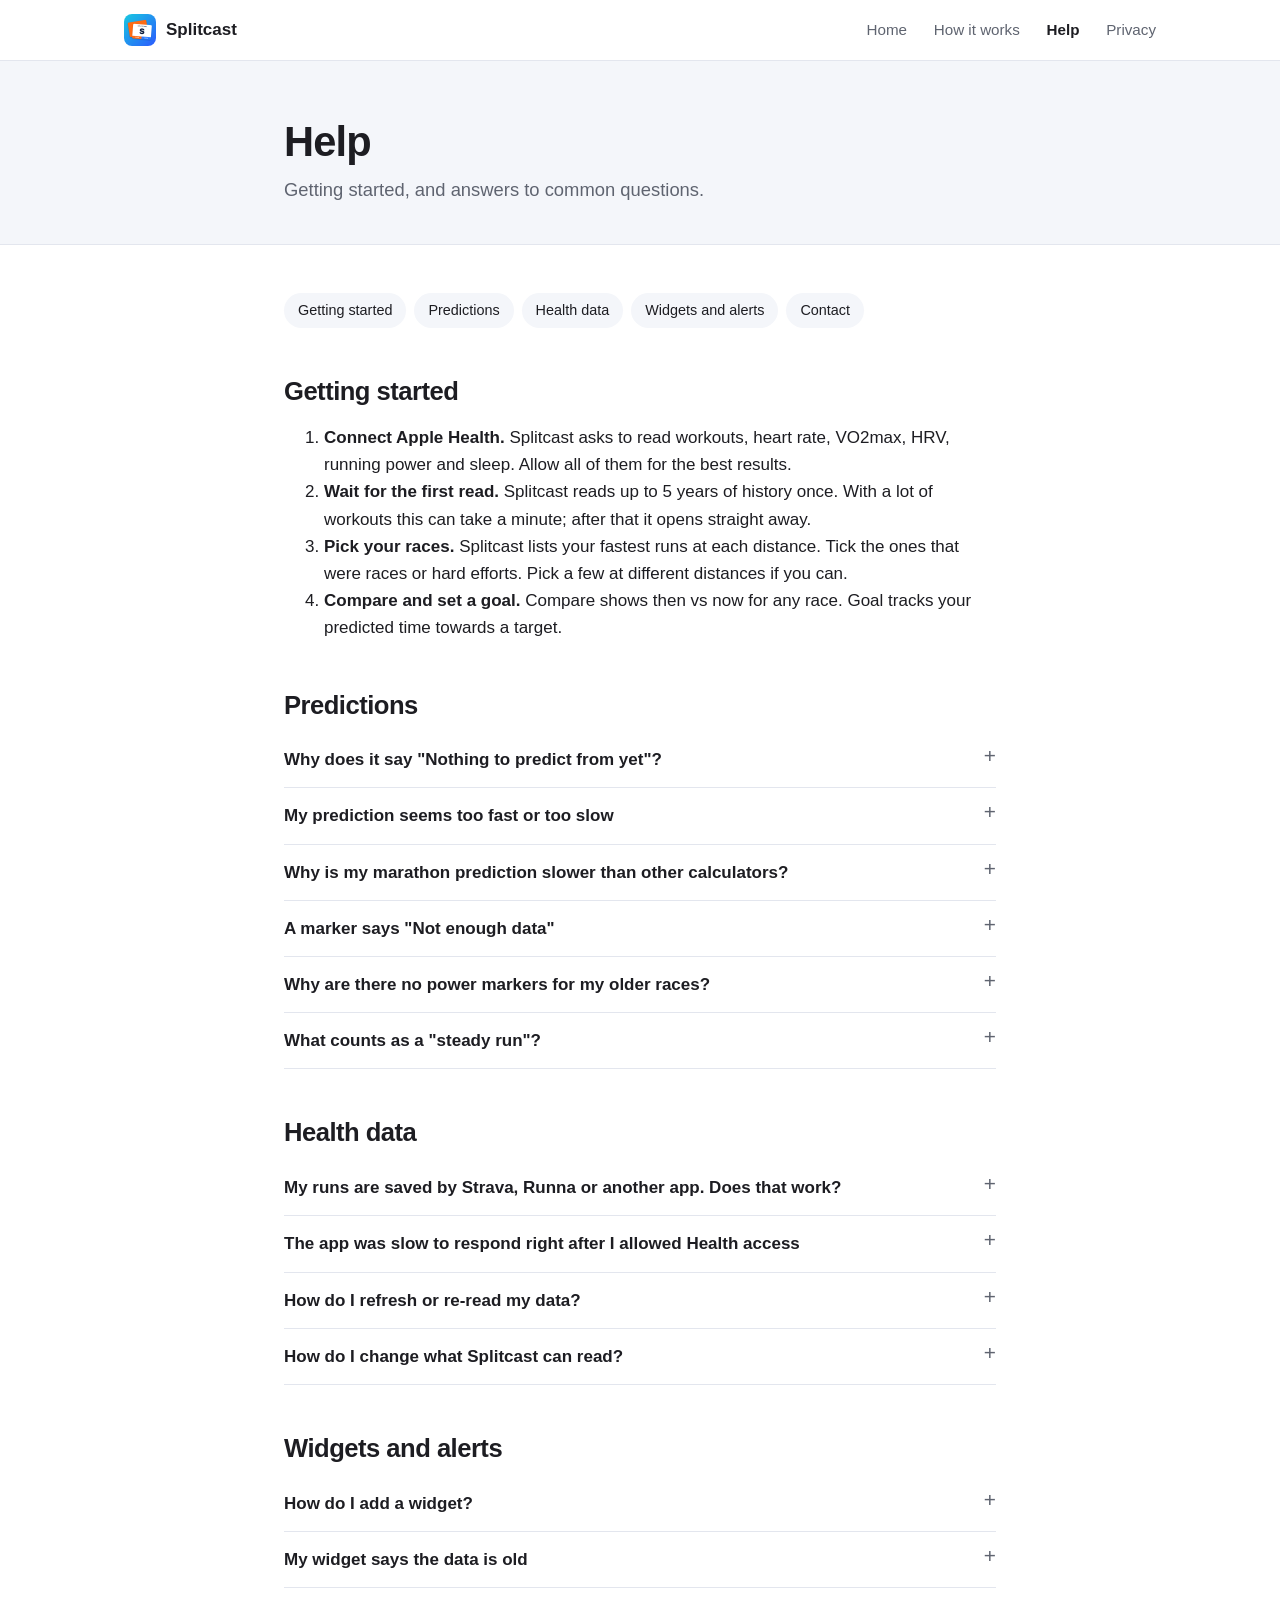
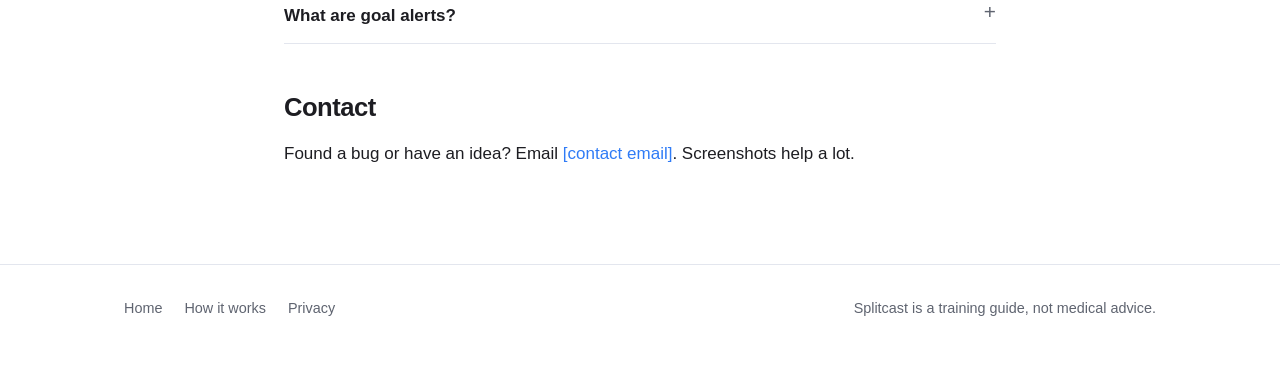
==== site/help.html @ 324211a9 "Initial commit" ====
<!doctype html>
<html lang="en-GB">
<head>
  <meta charset="utf-8">
  <meta name="viewport" content="width=device-width, initial-scale=1">
  <title>Help · Splitcast</title>
  <meta name="description" content="Getting started with Splitcast, and answers to common questions.">
  <link rel="icon" href="assets/favicon.png">
  <link rel="apple-touch-icon" href="assets/apple-touch-icon.png">
  <link rel="stylesheet" href="assets/style.css">
</head>
<body>
  <header class="site-header">
    <div class="wrap">
      <a class="brand" href="index.html"><img src="assets/icon.png" alt=""><span>Splitcast</span></a>
      <nav>
        <a href="index.html">Home</a>
        <a href="how-it-works.html">How it works</a>
        <a href="help.html" aria-current="page">Help</a>
        <a href="privacy.html">Privacy</a>
      </nav>
    </div>
  </header>

  <div class="page-head">
    <div class="wrap narrow">
      <h1>Help</h1>
      <p>Getting started, and answers to common questions.</p>
    </div>
  </div>

  <main class="doc">
    <div class="wrap narrow">
      <ul class="toc">
        <li><a href="#start">Getting started</a></li>
        <li><a href="#predictions">Predictions</a></li>
        <li><a href="#data">Health data</a></li>
        <li><a href="#widgets">Widgets and alerts</a></li>
        <li><a href="#contact">Contact</a></li>
      </ul>

      <h2 id="start">Getting started</h2>
      <ol>
        <li><strong>Connect Apple Health.</strong> Splitcast asks to read workouts, heart rate, VO2max, HRV, running power and sleep. Allow all of them for the best results.</li>
        <li><strong>Wait for the first read.</strong> Splitcast reads up to 5 years of history once. With a lot of workouts this can take a minute; after that it opens straight away.</li>
        <li><strong>Pick your races.</strong> Splitcast lists your fastest runs at each distance. Tick the ones that were races or hard efforts. Pick a few at different distances if you can.</li>
        <li><strong>Compare and set a goal.</strong> Compare shows then vs now for any race. Goal tracks your predicted time towards a target.</li>
      </ol>

      <h2 id="predictions">Predictions</h2>
      <details>
        <summary>Why does it say "Nothing to predict from yet"?</summary>
        <p>Predictions start from one real result: a race, parkrun or hard solo effort. Add one in Results, or tick one of your fast runs. Until then, Goal shows a rough estimate from your fastest mile in the last 8 weeks.</p>
      </details>
      <details>
        <summary>My prediction seems too fast or too slow</summary>
        <p>Check "How good is this?" on the Goal tab to see how accurate it has been for you. Common causes: a race on a downhill or short course (swipe it in Results to stop it being used), a hilly race used as the benchmark (predictions assume a flat course), or a marker with odd data (turn it off in Results › Prediction markers).</p>
      </details>
      <details>
        <summary>Why is my marathon prediction slower than other calculators?</summary>
        <p>Most calculators assume everyone slows down by the same amount over longer races. When you have races at two distances within a year, Splitcast uses how you actually slow down, which for most people is more than the textbook figure.</p>
      </details>
      <details>
        <summary>A marker says "Not enough data"</summary>
        <p>Each marker needs a minimum amount of data in the window: a VO2max reading from the Watch in the 3 months before, or 3+ steady outdoor runs with heart rate (and running power, for the power markers). Missing markers are left out, not counted as zero, and the prediction uses the rest.</p>
      </details>
      <details>
        <summary>Why are there no power markers for my older races?</summary>
        <p>Apple Watch running power needs a Series 6 or later with watchOS 9 or newer. Races from before you had one simply use VO2max and distance per heartbeat.</p>
      </details>
      <details>
        <summary>What counts as a "steady run"?</summary>
        <p>An outdoor run of 5 km (3.1 miles) or more at an easy to moderate effort: an average heart rate between about 67% and 86% of your maximum. Treadmill runs, short jogs and hard sessions are left out, so runs compare fairly with each other. At least 3 are needed in each window.</p>
      </details>

      <h2 id="data">Health data</h2>
      <details>
        <summary>My runs are saved by Strava, Runna or another app. Does that work?</summary>
        <p>Yes. If your Watch was recording heart rate and power during the run, Splitcast uses those samples whichever app saved the workout. Runs saved by more than one app are counted once.</p>
      </details>
      <details>
        <summary>The app was slow to respond right after I allowed Health access</summary>
        <p>Health can take a few seconds to answer the first requests after you grant access, especially with years of data. It only happens on the first read.</p>
      </details>
      <details>
        <summary>How do I refresh or re-read my data?</summary>
        <p>Splitcast keeps a copy of your Health data so it opens quickly. In Results, tap Refresh for a quick update, or "Re-read all history" after fixing old workouts in Health. The app reminds you if the copy is more than 30 days old.</p>
      </details>
      <details>
        <summary>How do I change what Splitcast can read?</summary>
        <p>In the Settings app: Health › Data Access &amp; Devices › Splitcast. Splitcast never writes to Health.</p>
      </details>

      <h2 id="widgets">Widgets and alerts</h2>
      <details>
        <summary>How do I add a widget?</summary>
        <p>Touch and hold the Home Screen or Lock Screen, tap Edit › Add Widget and choose Splitcast. Touch and hold the widget and choose Edit Widget to pick a distance, or let it follow your goal.</p>
      </details>
      <details>
        <summary>My widget says the data is old</summary>
        <p>Widgets update when Splitcast is woken after a workout is saved, if "Update in the background" is on in Results › Settings. iOS can't read Health while your phone is locked, so it catches up next time. Opening the app always refreshes them.</p>
      </details>
      <details>
        <summary>What are goal alerts?</summary>
        <p>Optional notifications when your prediction moves within 10%, 5% or 2% of your goal, or beats it. At most one a day, never for getting less fit. Turn them on in Results › Settings.</p>
      </details>

      <h2 id="contact">Contact</h2>
      <p>Found a bug or have an idea? Email <a href="mailto:[contact email]">[contact email]</a>. Screenshots help a lot.</p>
    </div>
  </main>

  <footer class="site-footer">
    <div class="wrap">
      <div>
        <a href="index.html">Home</a>
        <a href="how-it-works.html">How it works</a>
        <a href="privacy.html">Privacy</a>
      </div>
      <div>Splitcast is a training guide, not medical advice.</div>
    </div>
  </footer>
</body>
</html>
---- site/assets/style.css ----
:root {
  --cyan: #1fc2da;
  --blue: #2f7bf6;
  --indigo: #3a4fe0;
  --orange: #ff7a1a;
  --green: #1f8f40;
  --ink: #16213d;
  --text: #1d1d22;
  --muted: #5f6470;
  --bg: #ffffff;
  --panel: #f4f6fa;
  --line: #e3e6ee;
  --radius: 20px;
  --width: 1080px;
  color-scheme: light dark;
}

@media (prefers-color-scheme: dark) {
  :root {
    --text: #eef0f5;
    --muted: #a3a9b6;
    --bg: #0d1017;
    --panel: #171b25;
    --line: #262b38;
    --green: #45c46c;
  }
}

* { box-sizing: border-box; }

body {
  margin: 0;
  font: 17px/1.6 -apple-system, BlinkMacSystemFont, "SF Pro Text", "Segoe UI", Roboto, "Helvetica Neue", Arial, sans-serif;
  color: var(--text);
  background: var(--bg);
  -webkit-font-smoothing: antialiased;
}

a { color: var(--blue); text-decoration: none; }
a:hover { text-decoration: underline; }
img { max-width: 100%; height: auto; }
h1, h2, h3 { line-height: 1.2; letter-spacing: -0.02em; }
h2 { font-size: 2rem; margin: 0 0 0.5rem; }
h3 { font-size: 1.15rem; margin: 0 0 0.35rem; }

.wrap { max-width: var(--width); margin: 0 auto; padding: 0 24px; }
.narrow { max-width: 760px; }

/* Header */
.site-header {
  position: sticky; top: 0; z-index: 10;
  background: color-mix(in srgb, var(--bg) 85%, transparent);
  backdrop-filter: saturate(180%) blur(16px);
  -webkit-backdrop-filter: saturate(180%) blur(16px);
  border-bottom: 1px solid var(--line);
}
.site-header .wrap { display: flex; align-items: center; justify-content: space-between; height: 60px; }
.brand { display: flex; align-items: center; gap: 10px; font-weight: 700; color: var(--text); }
.brand img { width: 32px; height: 32px; border-radius: 8px; }
.brand:hover { text-decoration: none; }
nav a { color: var(--muted); margin-left: 22px; font-size: 0.95rem; }
nav a[aria-current="page"] { color: var(--text); font-weight: 600; }

/* Hero */
.hero {
  color: #fff;
  background: linear-gradient(135deg, var(--cyan) 0%, var(--blue) 55%, var(--indigo) 100%);
  overflow: hidden;
}
.hero .wrap { display: grid; grid-template-columns: 1.1fr 0.9fr; gap: 40px; align-items: center; padding-top: 72px; padding-bottom: 0; }
.hero-icon { width: 96px; height: 96px; border-radius: 22px; box-shadow: 0 12px 30px rgb(0 0 0 / 0.25); }
.hero h1 { font-size: clamp(2.4rem, 5vw, 3.6rem); margin: 20px 0 12px; }
.hero p.lead { font-size: 1.25rem; opacity: 0.95; max-width: 30em; margin: 0 0 28px; }
.hero-phone { align-self: end; filter: drop-shadow(0 30px 40px rgb(0 0 0 / 0.3)); margin-bottom: -140px; }
.hero-phone img { display: block; margin: 0 auto; width: 330px; }

.buttons { display: flex; flex-wrap: wrap; gap: 12px; margin-bottom: 72px; }
.button {
  display: inline-block; padding: 12px 22px; border-radius: 999px; font-weight: 600;
  background: #fff; color: var(--ink);
}
.button.ghost { background: rgb(255 255 255 / 0.18); color: #fff; }
.button:hover { text-decoration: none; filter: brightness(0.96); }
.badge {
  display: inline-block; font-size: 0.8rem; font-weight: 700; letter-spacing: 0.08em; text-transform: uppercase;
  padding: 4px 10px; border-radius: 999px; background: rgb(255 255 255 / 0.2);
}

/* Sections */
section { padding: 72px 0; }
section.alt { background: var(--panel); }
.section-intro { color: var(--muted); font-size: 1.1rem; max-width: 40em; margin: 0 0 40px; }

.features { display: grid; grid-template-columns: repeat(3, 1fr); gap: 20px; }
.feature { background: var(--panel); border-radius: var(--radius); padding: 26px; }
section.alt .feature { background: var(--bg); }
.feature p { color: var(--muted); margin: 0; }
.dot { display: inline-block; width: 12px; height: 12px; border-radius: 50%; margin-right: 8px; vertical-align: 1px; }
.dot.then { background: var(--orange); }
.dot.now { background: var(--blue); }
.dot.goal { background: #30b45a; }

.showcase { display: grid; grid-template-columns: 1fr 1fr; gap: 56px; align-items: center; }
.showcase + .showcase { margin-top: 80px; }
.showcase.flip > :first-child { order: 2; }
.showcase img { display: block; margin: 0 auto; width: 320px; filter: drop-shadow(0 20px 30px rgb(0 0 0 / 0.18)); }
.showcase ul { padding-left: 1.1em; color: var(--muted); }
.showcase li { margin: 6px 0; }

.privacy-band {
  background: var(--ink); color: #fff; border-radius: 28px; padding: 44px;
  display: grid; grid-template-columns: auto 1fr; gap: 28px; align-items: center;
}
.privacy-band .lock { font-size: 3rem; }
.privacy-band p { color: #c9cfdd; margin: 0.4rem 0 0; }
.privacy-band a { color: #9cc2ff; }

/* Docs pages */
.page-head { background: var(--panel); padding: 56px 0 40px; border-bottom: 1px solid var(--line); }
.page-head h1 { font-size: 2.6rem; margin: 0 0 8px; }
.page-head p { color: var(--muted); font-size: 1.15rem; margin: 0; }
.doc { padding: 48px 0 80px; }
.doc h2 { font-size: 1.6rem; margin: 48px 0 12px; }
.doc h2:first-child { margin-top: 0; }
.doc p, .doc li { color: var(--text); }
.doc .muted { color: var(--muted); }
.callout { background: var(--panel); border-left: 4px solid var(--blue); border-radius: 12px; padding: 16px 20px; margin: 20px 0; }
.callout.warn { border-left-color: var(--orange); }
.formula { font-family: ui-monospace, "SF Mono", Menlo, monospace; font-size: 0.95rem; background: var(--panel); border-radius: 10px; padding: 14px 18px; overflow-x: auto; }
.toc { display: flex; flex-wrap: wrap; gap: 8px; margin: 0 0 32px; padding: 0; list-style: none; }
.toc a { display: inline-block; padding: 6px 14px; border-radius: 999px; background: var(--panel); color: var(--text); font-size: 0.9rem; }

details { border-bottom: 1px solid var(--line); padding: 14px 0; }
details summary { cursor: pointer; font-weight: 600; list-style: none; display: flex; justify-content: space-between; gap: 16px; }
details summary::-webkit-details-marker { display: none; }
details summary::after { content: "+"; color: var(--muted); font-weight: 400; font-size: 1.3rem; line-height: 1; }
details[open] summary::after { content: "–"; }
details > :not(summary) { color: var(--muted); }

table { border-collapse: collapse; width: 100%; margin: 16px 0; font-size: 0.95rem; }
th, td { text-align: left; padding: 10px 12px; border-bottom: 1px solid var(--line); vertical-align: top; }
th { font-weight: 600; }

/* Footer */
.site-footer { border-top: 1px solid var(--line); padding: 32px 0 48px; color: var(--muted); font-size: 0.9rem; }
.site-footer .wrap { display: flex; flex-wrap: wrap; justify-content: space-between; gap: 16px; }
.site-footer a { color: var(--muted); margin-right: 18px; }

@media (max-width: 820px) {
  .hero .wrap, .showcase, .privacy-band { grid-template-columns: 1fr; }
  .showcase.flip > :first-child { order: 0; }
  .features { grid-template-columns: 1fr; }
  .privacy-band { padding: 28px; }
  .hero-phone img { width: 260px; }
  nav a { margin-left: 14px; }
}
@media (max-width: 520px) {
  .brand span { display: none; }
  nav a { margin-left: 12px; font-size: 0.88rem; }
}
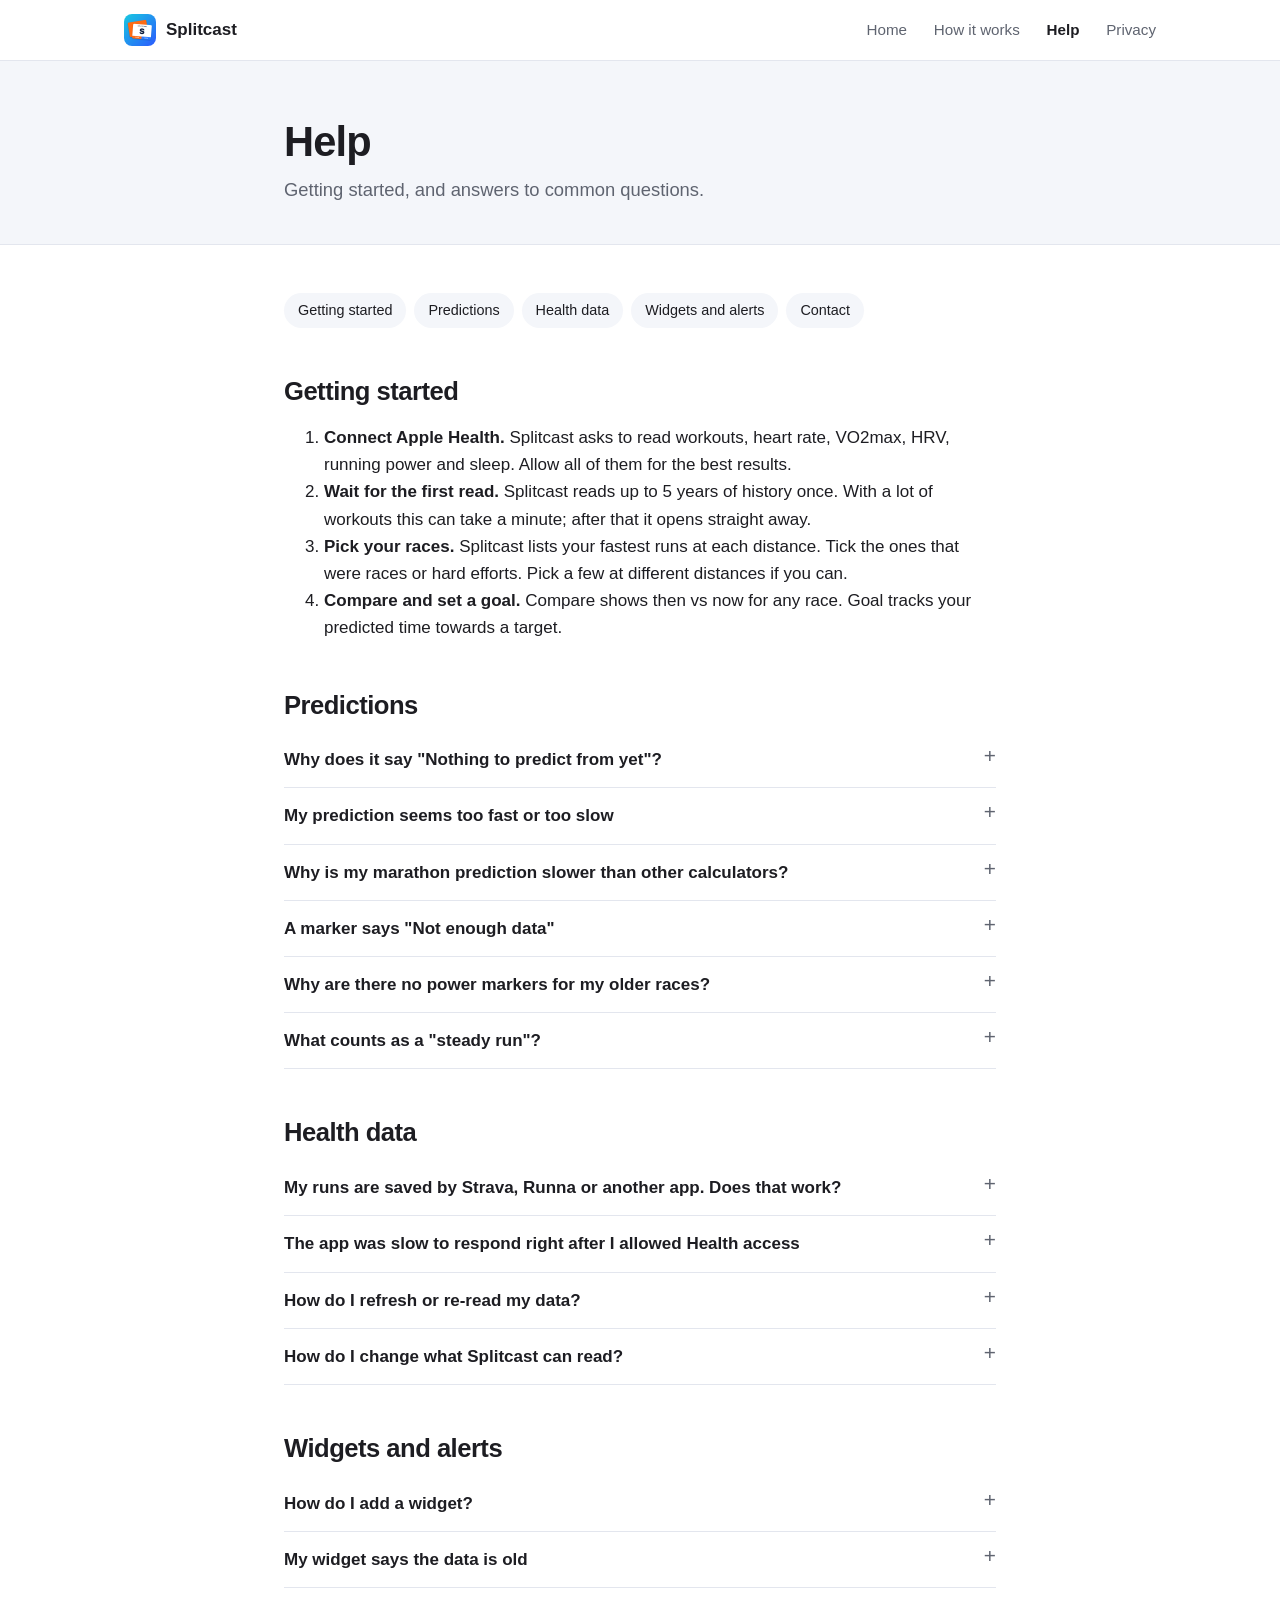
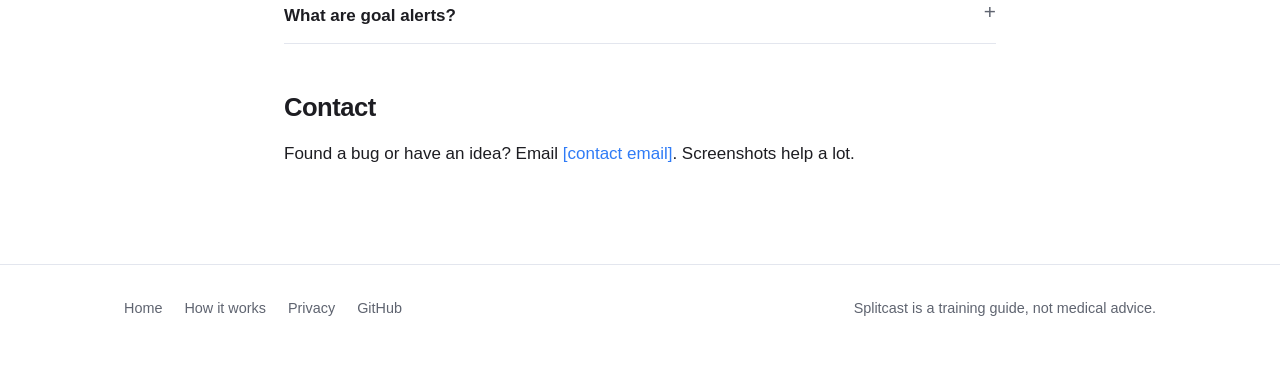
==== commit afd2ae34: "add link to github" ====
--- a/site/help.html
+++ b/site/help.html
@@ -116,6 +116,7 @@
         <a href="index.html">Home</a>
         <a href="how-it-works.html">How it works</a>
         <a href="privacy.html">Privacy</a>
+        <a href="https://github.com/jamescoverdale/SplitCast">GitHub</a>
       </div>
       <div>Splitcast is a training guide, not medical advice.</div>
     </div>
